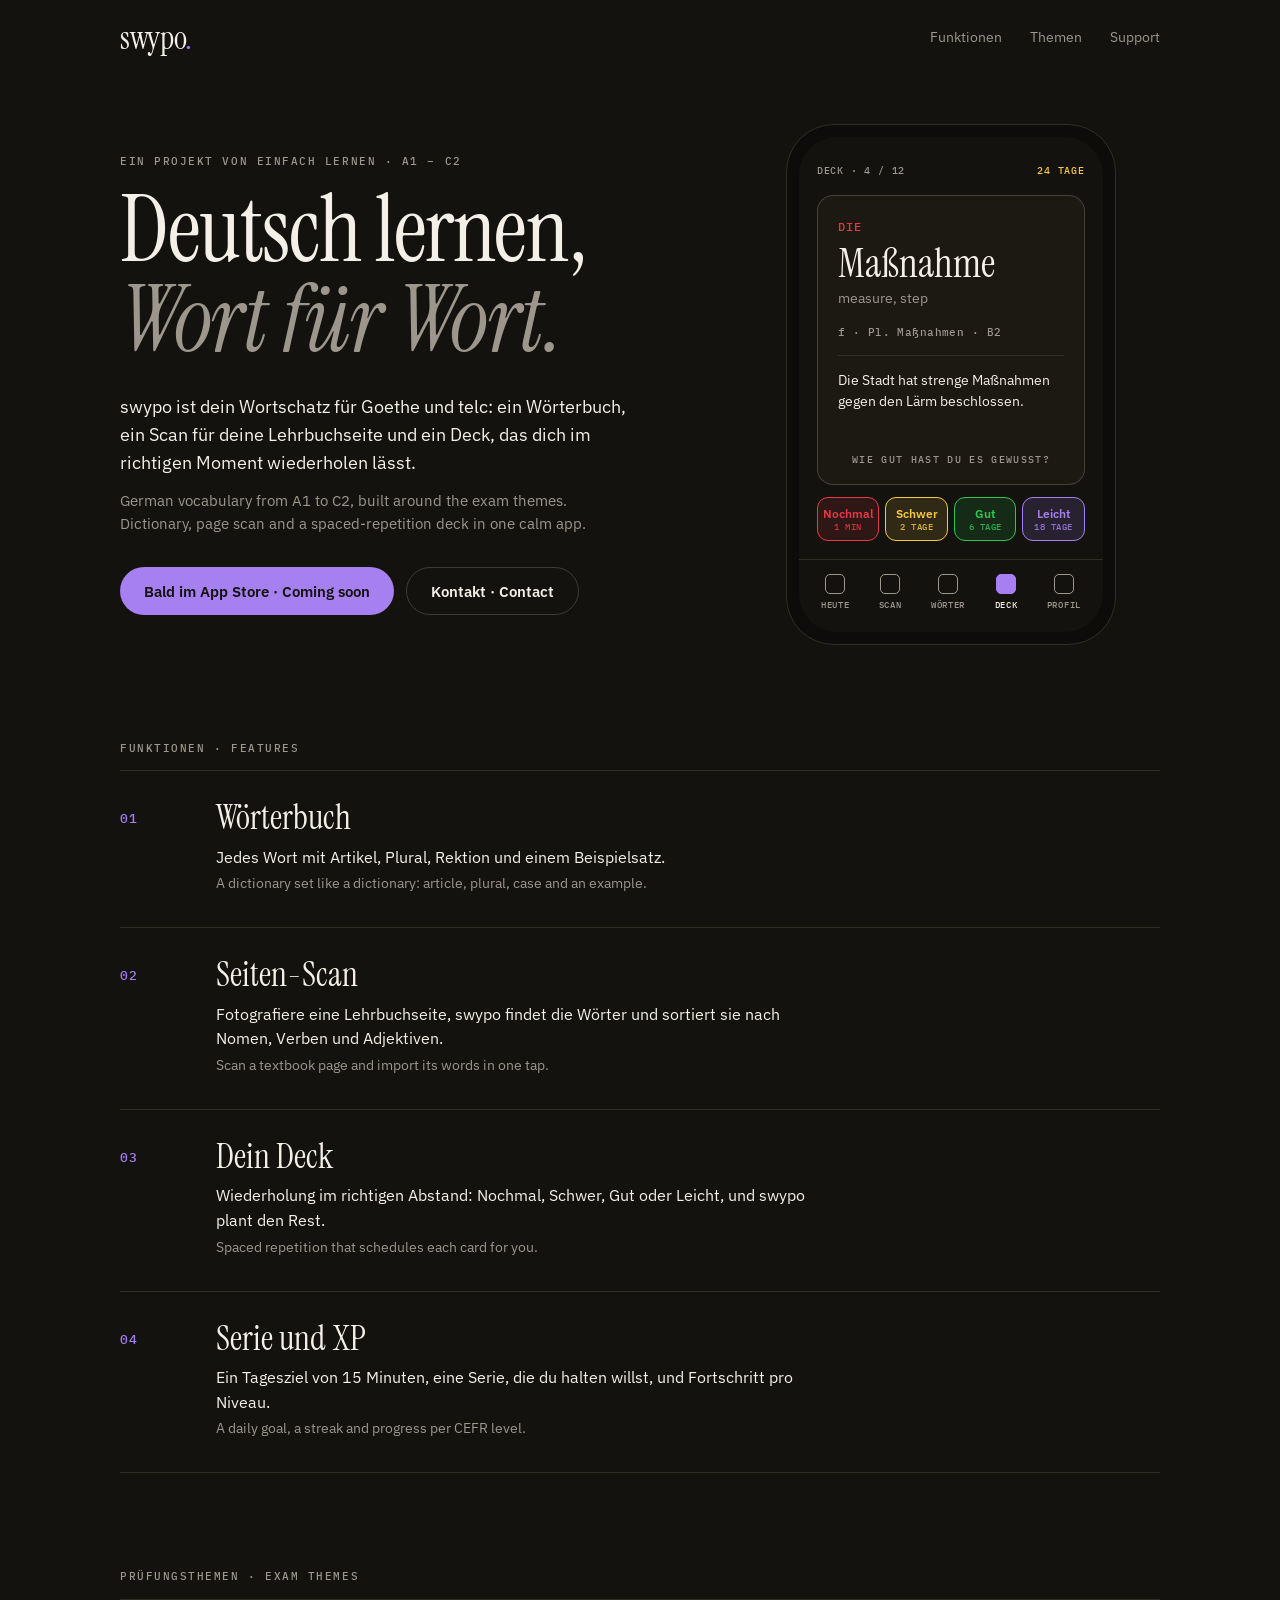
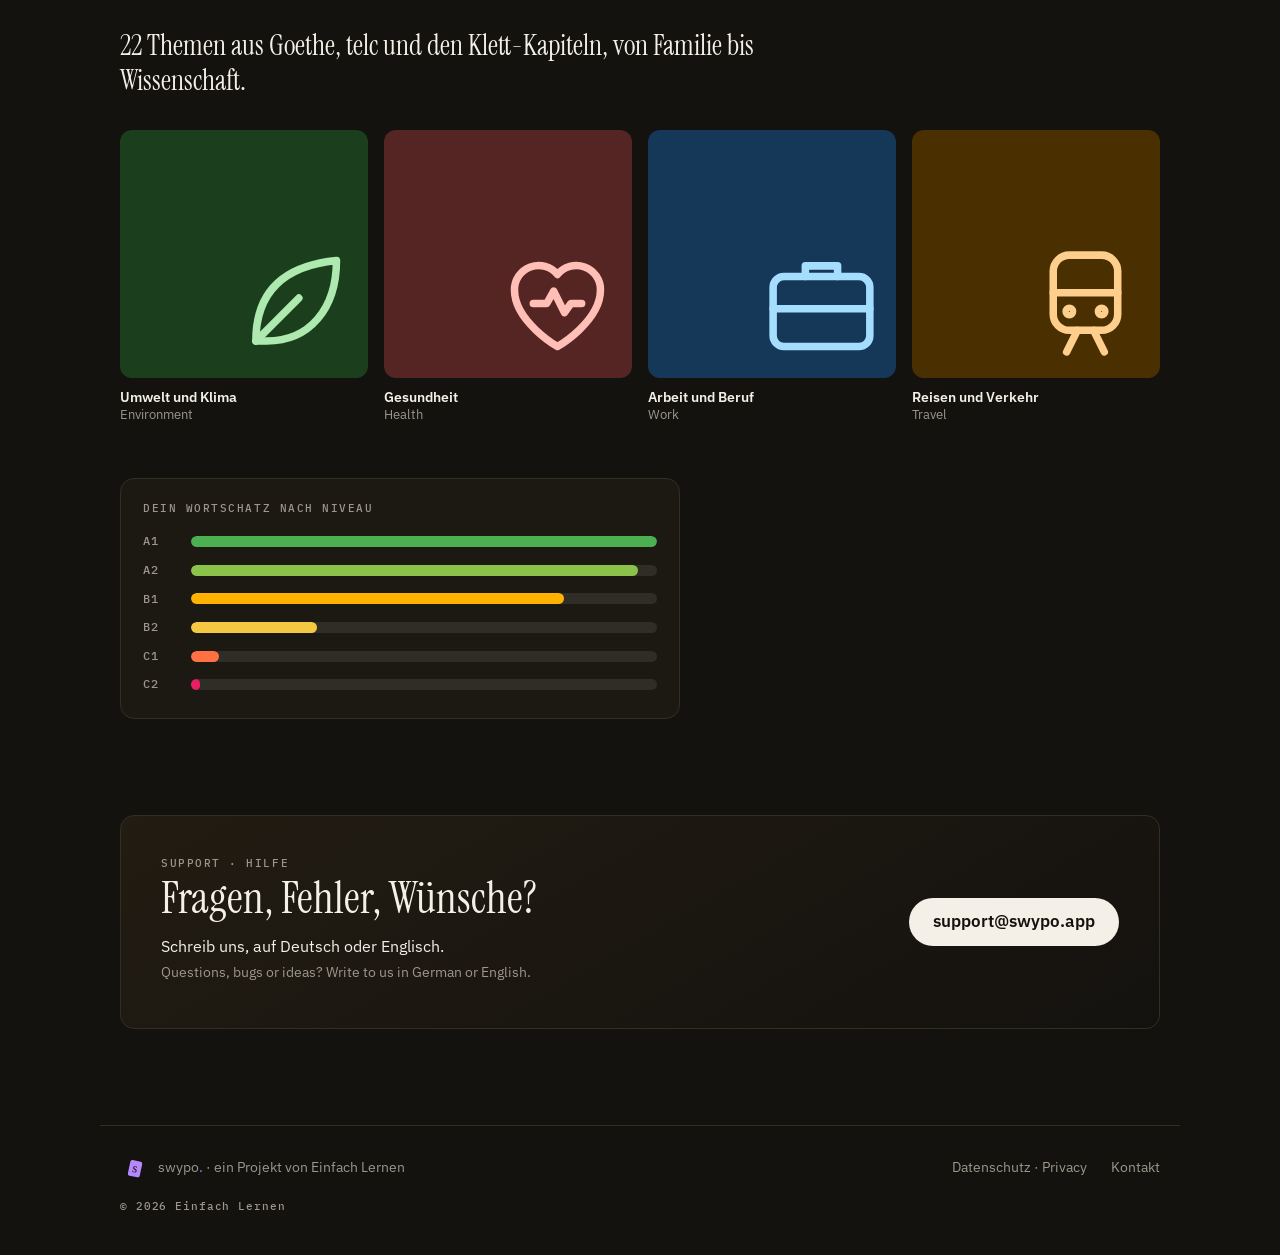
==== index.html @ 1909d38a "Add swypo launch site Co-Authored-By: Claude Opus 5.5 <noreply@anthropic.com> Claude-Session: https:" ====
<!doctype html>
<html lang="de">
<head>
<meta charset="utf-8">
<meta name="viewport" content="width=device-width, initial-scale=1">
<title>swypo. · Deutsch lernen, Wort für Wort</title>
<meta name="description" content="swypo ist die Vokabel-App für Deutsch von A1 bis C2: Wörterbuch, Seiten-Scan, persönliches Deck mit Wiederholung im richtigen Moment. Ein Projekt von Einfach Lernen.">
<meta name="theme-color" content="#14120F">
<link rel="icon" href="favicon.svg" type="image/svg+xml">
<link rel="apple-touch-icon" href="icon.svg">
<meta property="og:title" content="swypo. · Deutsch lernen, Wort für Wort">
<meta property="og:description" content="Die Vokabel-App für Deutsch von A1 bis C2. Ein Projekt von Einfach Lernen.">
<meta property="og:url" content="https://swypo.app/">
<meta property="og:type" content="website">
<link rel="preconnect" href="https://fonts.googleapis.com">
<link rel="preconnect" href="https://fonts.gstatic.com" crossorigin>
<link href="https://fonts.googleapis.com/css2?family=Instrument+Serif:ital@0;1&family=IBM+Plex+Sans:wght@400;500;600&family=IBM+Plex+Mono:wght@500&display=swap" rel="stylesheet">
<link rel="stylesheet" href="style.css">
</head>
<body>

<header class="nav wrap">
  <a class="wordmark" href="#top" aria-label="swypo Startseite">swypo<span>.</span></a>
  <nav>
    <a href="#funktionen">Funktionen</a>
    <a href="#themen">Themen</a>
    <a href="#support">Support</a>
  </nav>
</header>

<main id="top">

  <section class="hero wrap">
    <div class="hero-copy">
      <p class="eyebrow">Ein Projekt von Einfach Lernen · A1 – C2</p>
      <h1>Deutsch lernen,<br><em>Wort für Wort.</em></h1>
      <p class="lede">swypo ist dein Wortschatz für Goethe und telc: ein Wörterbuch, ein Scan für deine Lehrbuchseite und ein Deck, das dich im richtigen Moment wiederholen lässt.</p>
      <p class="lede en">German vocabulary from A1 to C2, built around the exam themes. Dictionary, page scan and a spaced-repetition deck in one calm app.</p>
      <div class="cta">
        <span class="btn btn-primary" aria-disabled="true">Bald im App Store · Coming soon</span>
        <a class="btn btn-ghost" href="#support">Kontakt · Contact</a>
      </div>
    </div>

    <div class="phone" aria-hidden="true">
      <div class="screen">
        <div class="statusrow"><span class="mono">DECK · 4 / 12</span><span class="mono gold">24 TAGE</span></div>
        <div class="card">
          <span class="mono die">DIE</span>
          <div class="headword">Maßnahme</div>
          <div class="gloss">measure, step</div>
          <div class="mono meta">f · Pl. Maßnahmen · B2</div>
          <p class="example">Die Stadt hat strenge Maßnahmen gegen den Lärm beschlossen.</p>
          <div class="mono prompt">WIE GUT HAST DU ES GEWUSST?</div>
        </div>
        <div class="grades">
          <span class="g again">Nochmal<small>1 MIN</small></span>
          <span class="g hard">Schwer<small>2 TAGE</small></span>
          <span class="g good">Gut<small>6 TAGE</small></span>
          <span class="g easy">Leicht<small>18 TAGE</small></span>
        </div>
        <div class="tabbar">
          <span>HEUTE</span><span>SCAN</span><span>WÖRTER</span><span class="on">DECK</span><span>PROFIL</span>
        </div>
      </div>
    </div>
  </section>

  <section id="funktionen" class="wrap section">
    <p class="eyebrow rule">Funktionen · Features</p>
    <ul class="features">
      <li>
        <span class="num mono">01</span>
        <div><h3>Wörterbuch</h3><p>Jedes Wort mit Artikel, Plural, Rektion und einem Beispielsatz.</p><p class="en">A dictionary set like a dictionary: article, plural, case and an example.</p></div>
      </li>
      <li>
        <span class="num mono">02</span>
        <div><h3>Seiten-Scan</h3><p>Fotografiere eine Lehrbuchseite, swypo findet die Wörter und sortiert sie nach Nomen, Verben und Adjektiven.</p><p class="en">Scan a textbook page and import its words in one tap.</p></div>
      </li>
      <li>
        <span class="num mono">03</span>
        <div><h3>Dein Deck</h3><p>Wiederholung im richtigen Abstand: Nochmal, Schwer, Gut oder Leicht, und swypo plant den Rest.</p><p class="en">Spaced repetition that schedules each card for you.</p></div>
      </li>
      <li>
        <span class="num mono">04</span>
        <div><h3>Serie und XP</h3><p>Ein Tagesziel von 15 Minuten, eine Serie, die du halten willst, und Fortschritt pro Niveau.</p><p class="en">A daily goal, a streak and progress per CEFR level.</p></div>
      </li>
    </ul>
  </section>

  <section id="themen" class="wrap section">
    <p class="eyebrow rule">Prüfungsthemen · Exam themes</p>
    <p class="section-lede">22 Themen aus Goethe, telc und den Klett-Kapiteln, von Familie bis Wissenschaft.</p>
    <div class="tiles">
      <figure class="tile" style="--h:145">
        <div class="cover"><svg viewBox="0 0 24 24"><path d="M5 19C5 10 10 5 20 4c0 9-5 15-13 15z"/><path d="M5 19l8-8"/></svg></div>
        <figcaption>Umwelt und Klima<small>Environment</small></figcaption>
      </figure>
      <figure class="tile" style="--h:25">
        <div class="cover"><svg viewBox="0 0 24 24"><path d="M12 20s-8-4.6-8-10.5A4.5 4.5 0 0 1 12 6.6a4.5 4.5 0 0 1 8 2.9C20 15.4 12 20 12 20z"/><path d="M7.5 12H10l1.3-2.3 2 4 1.2-1.7h2"/></svg></div>
        <figcaption>Gesundheit<small>Health</small></figcaption>
      </figure>
      <figure class="tile" style="--h:250">
        <div class="cover"><svg viewBox="0 0 24 24"><rect x="3" y="7" width="18" height="13" rx="2"/><path d="M9 7V5h6v2M3 13h18"/></svg></div>
        <figcaption>Arbeit und Beruf<small>Work</small></figcaption>
      </figure>
      <figure class="tile" style="--h:75">
        <div class="cover"><svg viewBox="0 0 24 24"><rect x="6" y="3" width="12" height="14" rx="3"/><path d="M6 10h12"/><path d="M8.5 21l2-4M15.5 21l-2-4"/><circle cx="9" cy="13.5" r=".6"/><circle cx="15" cy="13.5" r=".6"/></svg></div>
        <figcaption>Reisen und Verkehr<small>Travel</small></figcaption>
      </figure>
    </div>

    <div class="levels" aria-hidden="true"><p class="eyebrow">Dein Wortschatz nach Niveau</p>
      <div class="lv"><span class="mono">A1</span><i style="--w:100%;--c:#4CAF50"></i></div>
      <div class="lv"><span class="mono">A2</span><i style="--w:96%;--c:#8BC34A"></i></div>
      <div class="lv"><span class="mono">B1</span><i style="--w:80%;--c:#FFB300"></i></div>
      <div class="lv"><span class="mono">B2</span><i style="--w:27%;--c:#F5C842"></i></div>
      <div class="lv"><span class="mono">C1</span><i style="--w:6%;--c:#FF7043"></i></div>
      <div class="lv"><span class="mono">C2</span><i style="--w:2%;--c:#E91E63"></i></div>
    </div>
  </section>

  <section id="support" class="wrap section">
    <div class="support">
      <div>
        <p class="eyebrow">Support · Hilfe</p>
        <h2>Fragen, Fehler, Wünsche?</h2>
        <p>Schreib uns, auf Deutsch oder Englisch.</p>
        <p class="en">Questions, bugs or ideas? Write to us in German or English.</p>
      </div>
      <a class="btn btn-light mail" href="mailto:support@swypo.app">support@swypo.app</a>
    </div>
  </section>

</main>

<footer class="wrap foot">
  <div class="foot-brand"><img src="favicon.svg" alt="" width="28" height="28"><span>swypo<span class="v">.</span> · ein Projekt von Einfach Lernen</span></div>
  <nav>
    <a href="privacy.html">Datenschutz · Privacy</a>
    <a href="mailto:support@swypo.app">Kontakt</a>
  </nav>
  <p class="mono small">© 2026 Einfach Lernen</p>
</footer>

</body>
</html>
---- style.css ----
:root{
  --bg:#14120F; --bg-deep:#0D0C0A; --card:#1C1913; --raised:#241F17; --line:#332E24;
  --border-strong:rgba(244,240,232,.18); --paper:#F4F0E8; --muted:#9C968C;
  --violet:#A67FF0; --violet-deep:#7C4DDB; --gold:#F5C842;
  --der:#3A86FF; --die:#E63946; --das:#2DC653;
  --serif:"Instrument Serif",Georgia,serif;
  --sans:"IBM Plex Sans",system-ui,sans-serif;
  --mono:"IBM Plex Mono",ui-monospace,monospace;
}
*{box-sizing:border-box}
html{scroll-behavior:smooth}
body{margin:0;background:var(--bg);color:var(--paper);font:400 16px/1.55 var(--sans);-webkit-font-smoothing:antialiased}
a{color:inherit}
.wrap{max-width:1080px;margin:0 auto;padding:0 20px}
.mono{font-family:var(--mono);font-weight:500;letter-spacing:.08em}
.en{color:var(--muted);font-size:14px}
.eyebrow{font:500 11px/1.4 var(--mono);letter-spacing:.14em;text-transform:uppercase;color:var(--muted);margin:0 0 16px}
.eyebrow.rule{padding-bottom:14px;border-bottom:1px solid var(--line);margin-bottom:0}

/* nav */
.nav{display:flex;align-items:center;justify-content:space-between;height:76px}
.wordmark{font:400 32px/1 var(--serif);letter-spacing:-.01em;text-decoration:none}
.wordmark span,.v{color:var(--violet)}
.nav nav{display:flex;gap:28px}
.nav nav a{text-decoration:none;color:var(--muted);font-size:14px}
.nav nav a:hover{color:var(--paper)}

/* buttons */
.btn{display:inline-flex;align-items:center;justify-content:center;min-height:48px;padding:0 24px;border-radius:999px;font:600 15px/1 var(--sans);text-decoration:none;white-space:nowrap}
.btn-primary{background:var(--violet);color:var(--bg)}
.btn-ghost{border:1px solid var(--border-strong);color:var(--paper)}
.btn-ghost:hover{border-color:var(--paper)}
.btn-light{background:var(--paper);color:var(--bg)}
.btn:active{opacity:.7}

/* hero */
.hero{display:grid;grid-template-columns:1.15fr .85fr;gap:56px;align-items:center;padding-top:48px;padding-bottom:96px}
h1{font:400 clamp(52px,7.4vw,92px)/.98 var(--serif);letter-spacing:-.015em;margin:0 0 28px}
h1 em{color:var(--muted)}
.lede{font-size:18px;max-width:520px;margin:0 0 12px}
.lede.en{font-size:15px;margin-bottom:32px}
.cta{display:flex;gap:12px;flex-wrap:wrap}

/* phone */
.phone{justify-self:center;width:330px;padding:12px;border-radius:48px;background:var(--bg-deep);border:1px solid var(--line)}
.screen{border-radius:38px;background:var(--bg);padding:26px 18px 0;overflow:hidden}
.statusrow{display:flex;justify-content:space-between;font-size:10px;color:var(--muted);margin-bottom:16px}
.gold{color:var(--gold)}
.card{background:var(--card);border:1px solid var(--border-strong);border-radius:16px;padding:22px 20px 16px;min-height:290px;display:flex;flex-direction:column}
.card .die{color:var(--die);font-size:12px}
.headword{font:400 40px/1.05 var(--serif);margin:6px 0 4px}
.gloss{color:var(--muted);font-size:14px}
.meta{font-size:11px;color:var(--muted);margin-top:14px;letter-spacing:.04em}
.example{font-size:14px;line-height:1.5;margin:14px 0 0;padding-top:14px;border-top:1px solid var(--line)}
.prompt{margin-top:auto;padding-top:18px;font-size:9.5px;color:var(--muted);letter-spacing:.14em;text-align:center}
.grades{display:grid;grid-template-columns:repeat(4,1fr);gap:6px;margin:12px 0 18px}
.g{display:flex;flex-direction:column;align-items:center;gap:2px;padding:9px 0;border-radius:11px;font:600 12px/1.2 var(--sans);border:1px solid}
.g small{font:500 8.5px/1 var(--mono);letter-spacing:.06em;opacity:.85}
.again{color:var(--die);background:rgba(230,57,70,.13)}
.hard{color:var(--gold);background:rgba(245,200,66,.12)}
.good{color:var(--das);background:rgba(45,198,83,.13)}
.easy{color:var(--violet);background:rgba(166,127,240,.14)}
.tabbar{display:flex;justify-content:space-between;border-top:1px solid var(--line);margin:0 -18px;padding:14px 22px 22px;font:500 8.5px/1 var(--mono);letter-spacing:.08em;color:var(--muted)}
.tabbar .on{color:var(--paper)}
.tabbar span::before{content:"";display:block;width:18px;height:18px;margin:0 auto 7px;border-radius:5px;border:1.5px solid currentColor}
.tabbar .on::before{background:var(--violet);border-color:var(--violet)}

/* sections */
.section{padding-bottom:96px}
.section-lede{font:400 28px/1.25 var(--serif);max-width:640px;margin:28px 0 32px}
.features{list-style:none;margin:0;padding:0}
.features li{display:grid;grid-template-columns:80px 1fr;gap:16px;padding:28px 0;border-bottom:1px solid var(--line)}
.features .num{color:var(--violet);font-size:13px;padding-top:10px}
.features h3{font:400 34px/1.1 var(--serif);margin:0 0 8px}
.features p{margin:0 0 4px;max-width:620px}

/* tiles */
.tiles{display:grid;grid-template-columns:repeat(4,1fr);gap:16px;margin-bottom:56px}
.tile{margin:0}
.cover{position:relative;aspect-ratio:1;border-radius:12px;background:oklch(.33 .07 var(--h));color:oklch(.88 .1 var(--h))}
.cover svg{position:absolute;right:10px;bottom:10px;width:52%;fill:none;stroke:currentColor;stroke-width:1.4;stroke-linecap:round;stroke-linejoin:round}
.tile figcaption{margin-top:10px;font:600 14px/1.3 var(--sans)}
.tile small{display:block;font-weight:400;font-size:12.5px;color:var(--muted)}

.levels{background:var(--card);border:1px solid var(--line);border-radius:14px;padding:22px 22px 14px;max-width:560px}
.lv{display:grid;grid-template-columns:36px 1fr;align-items:center;gap:12px;margin-bottom:10px}
.lv span{font-size:12px;color:var(--muted)}
.lv i{display:block;height:11px;border-radius:6px;background:rgba(244,240,232,.09);position:relative;overflow:hidden}
.lv i::after{content:"";position:absolute;inset:0 auto 0 0;width:var(--w);background:var(--c);border-radius:6px}

/* support */
.support{display:flex;justify-content:space-between;align-items:center;gap:32px;flex-wrap:wrap;padding:40px;border-radius:14px;border:1px solid var(--line);background:linear-gradient(150deg,#221C12,var(--bg))}
.support h2{font:400 44px/1.05 var(--serif);margin:0 0 12px}
.support p{margin:0 0 4px}
.mail{font-size:17px}

/* footer */
.foot{display:flex;align-items:center;justify-content:space-between;flex-wrap:wrap;gap:16px;padding-top:28px;padding-bottom:40px;border-top:1px solid var(--line);color:var(--muted);font-size:14px}
.foot-brand{display:flex;align-items:center;gap:10px}
.foot-brand img{border-radius:7px}
.foot nav{display:flex;gap:24px}
.foot a{text-decoration:none}
.foot a:hover{color:var(--paper)}
.small{font-size:11px;margin:0;width:100%}

/* legal page */
.legal{max-width:720px;padding-top:24px;padding-bottom:96px}
.legal h1{font-size:64px}
.legal h2{font:400 30px/1.15 var(--serif);margin:40px 0 10px}
.legal p,.legal li{color:var(--paper)}
.legal a{color:var(--violet)}
.note{border:1px solid var(--border-strong);border-radius:14px;padding:16px 18px;color:var(--muted);font-size:14px}

@media (max-width:860px){
  .hero{grid-template-columns:1fr;gap:48px;padding-top:24px}
  .tiles{grid-template-columns:repeat(2,1fr)}
  .nav nav{gap:18px}
}
@media (max-width:480px){
  .nav nav a:not(:last-child){display:none}
  .phone{width:100%;max-width:330px}
  .features li{grid-template-columns:1fr;gap:4px}
  .features .num{padding-top:0}
  .support{padding:28px 22px}
  .support h2{font-size:36px}
  .btn{white-space:normal;text-align:center}
}
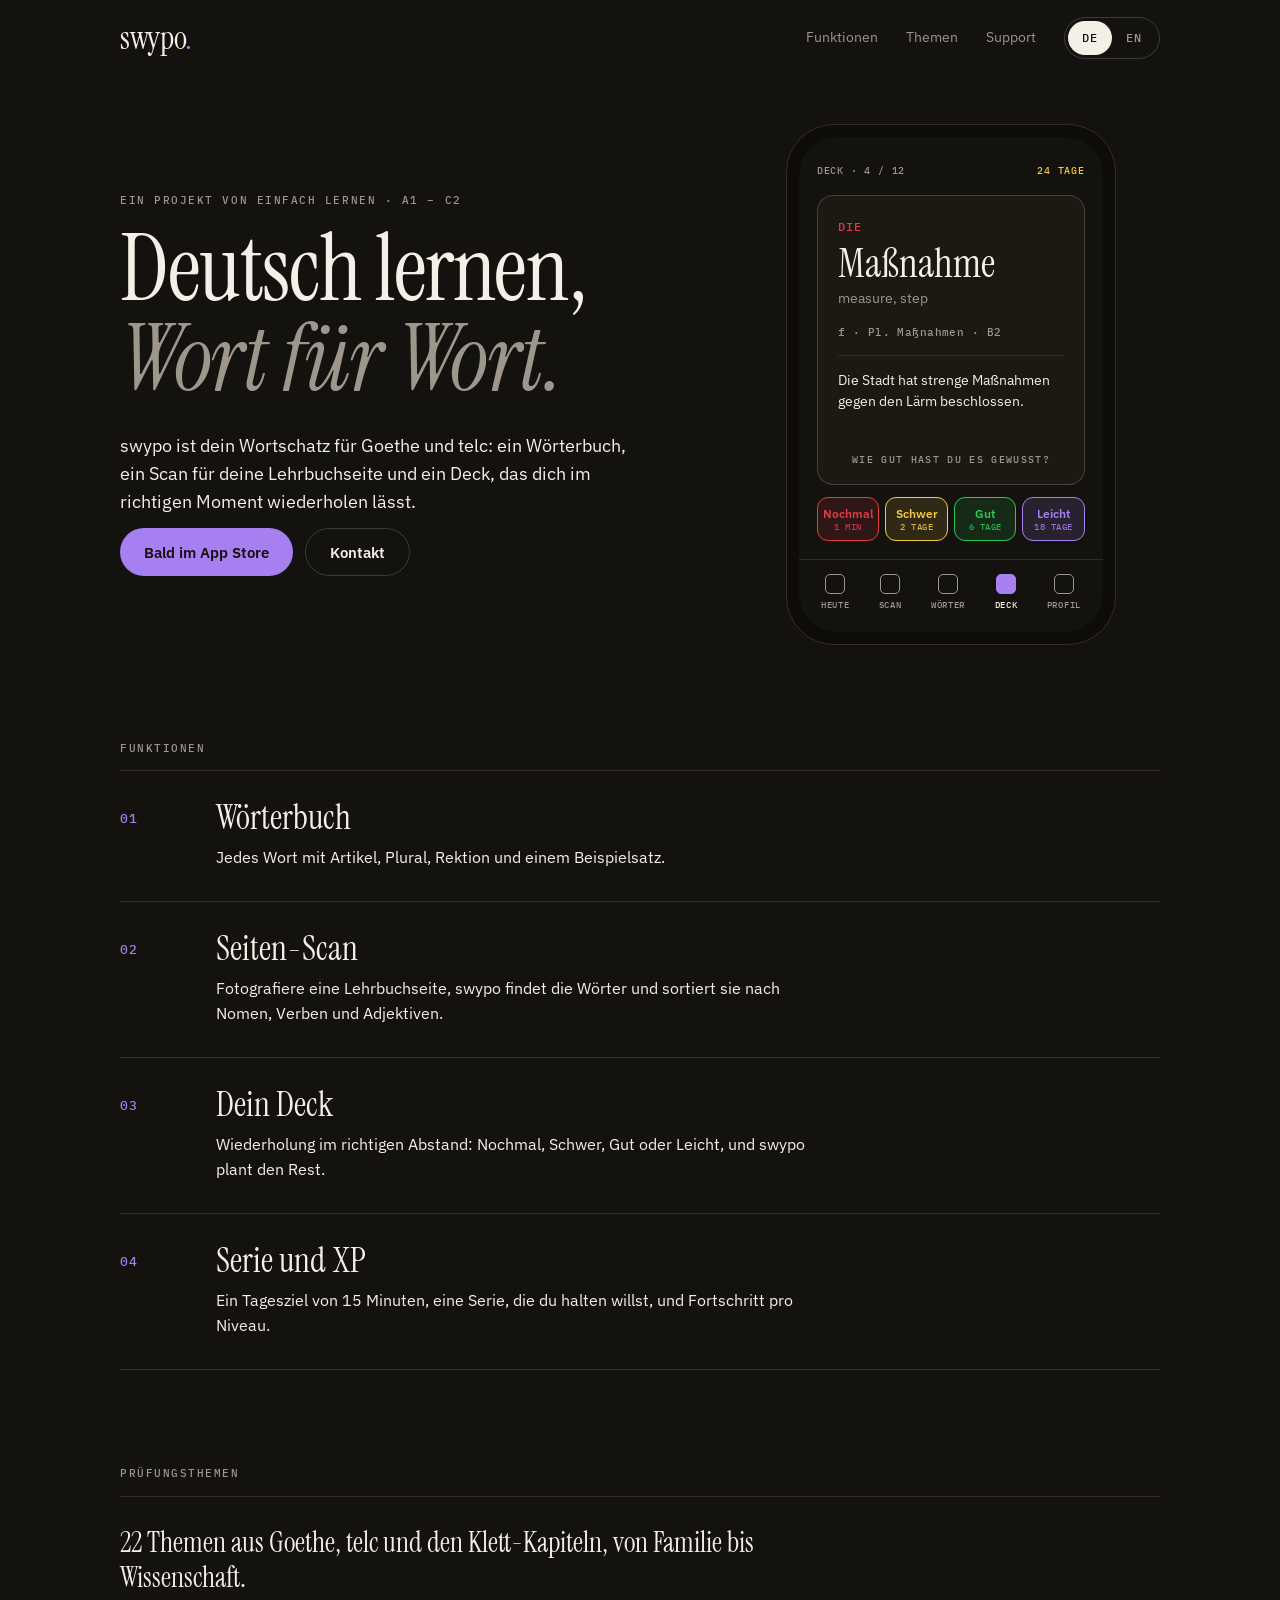
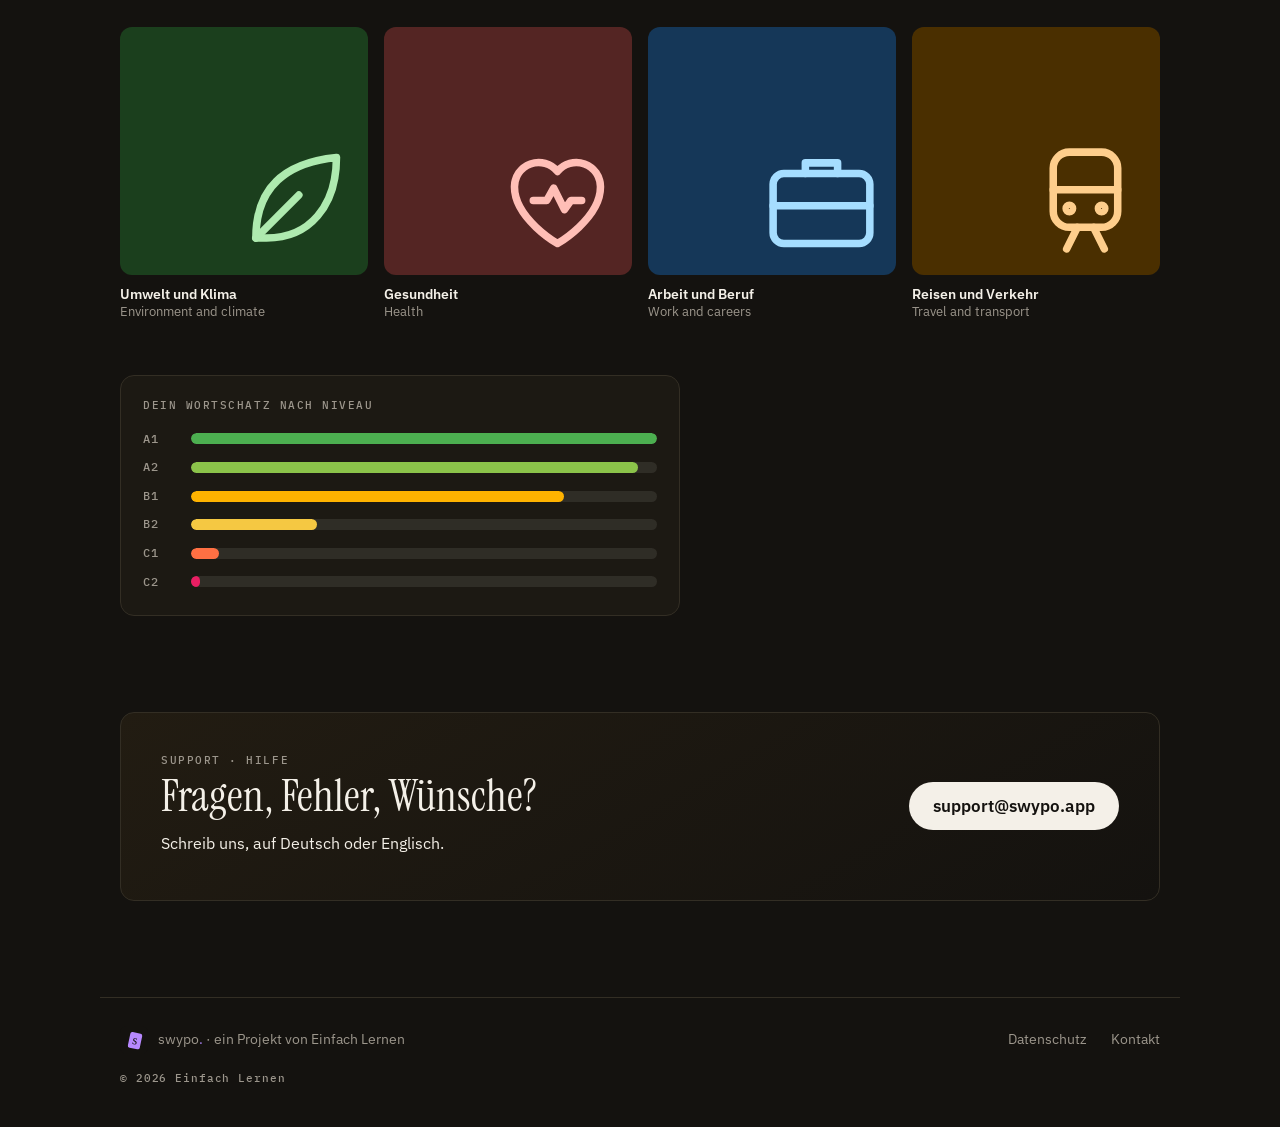
==== commit f48f35e2: "Add DE/EN language switch with English welcome popup Co-Authored-By: Claude Opus 5.5 <noreply@anthro" ====
--- a/index.html
+++ b/index.html
@@ -16,15 +16,20 @@
 <link rel="preconnect" href="https://fonts.gstatic.com" crossorigin>
 <link href="https://fonts.googleapis.com/css2?family=Instrument+Serif:ital@0;1&family=IBM+Plex+Sans:wght@400;500;600&family=IBM+Plex+Mono:wght@500&display=swap" rel="stylesheet">
 <link rel="stylesheet" href="style.css">
+<script src="i18n.js" defer></script>
 </head>
-<body>
+<body data-page="home">
 
 <header class="nav wrap">
-  <a class="wordmark" href="#top" aria-label="swypo Startseite">swypo<span>.</span></a>
+  <a class="wordmark" href="#top" aria-label="swypo">swypo<span>.</span></a>
   <nav>
-    <a href="#funktionen">Funktionen</a>
-    <a href="#themen">Themen</a>
-    <a href="#support">Support</a>
+    <a href="#funktionen" data-i18n="nav.features">Funktionen</a>
+    <a href="#themen" data-i18n="nav.themes">Themen</a>
+    <a href="#support" class="nav-support">Support</a>
+    <div class="lang" role="group" aria-label="Sprache · Language">
+      <button type="button" data-lang="de" aria-pressed="true">DE</button>
+      <button type="button" data-lang="en" aria-pressed="false">EN</button>
+    </div>
   </nav>
 </header>
 
@@ -32,13 +37,12 @@
 
   <section class="hero wrap">
     <div class="hero-copy">
-      <p class="eyebrow">Ein Projekt von Einfach Lernen · A1 – C2</p>
-      <h1>Deutsch lernen,<br><em>Wort für Wort.</em></h1>
-      <p class="lede">swypo ist dein Wortschatz für Goethe und telc: ein Wörterbuch, ein Scan für deine Lehrbuchseite und ein Deck, das dich im richtigen Moment wiederholen lässt.</p>
-      <p class="lede en">German vocabulary from A1 to C2, built around the exam themes. Dictionary, page scan and a spaced-repetition deck in one calm app.</p>
+      <p class="eyebrow" data-i18n="hero.eyebrow">Ein Projekt von Einfach Lernen · A1 – C2</p>
+      <h1 data-i18n="hero.title">Deutsch lernen,<br><em>Wort für Wort.</em></h1>
+      <p class="lede" data-i18n="hero.lede">swypo ist dein Wortschatz für Goethe und telc: ein Wörterbuch, ein Scan für deine Lehrbuchseite und ein Deck, das dich im richtigen Moment wiederholen lässt.</p>
       <div class="cta">
-        <span class="btn btn-primary" aria-disabled="true">Bald im App Store · Coming soon</span>
-        <a class="btn btn-ghost" href="#support">Kontakt · Contact</a>
+        <span class="btn btn-primary" aria-disabled="true" data-i18n="hero.soon">Bald im App Store</span>
+        <a class="btn btn-ghost" href="#support" data-i18n="hero.contact">Kontakt</a>
       </div>
     </div>
 
@@ -67,50 +71,50 @@
   </section>
 
   <section id="funktionen" class="wrap section">
-    <p class="eyebrow rule">Funktionen · Features</p>
+    <p class="eyebrow rule" data-i18n="features.eyebrow">Funktionen</p>
     <ul class="features">
       <li>
         <span class="num mono">01</span>
-        <div><h3>Wörterbuch</h3><p>Jedes Wort mit Artikel, Plural, Rektion und einem Beispielsatz.</p><p class="en">A dictionary set like a dictionary: article, plural, case and an example.</p></div>
+        <div><h3 data-i18n="f1.title">Wörterbuch</h3><p data-i18n="f1.text">Jedes Wort mit Artikel, Plural, Rektion und einem Beispielsatz.</p></div>
       </li>
       <li>
         <span class="num mono">02</span>
-        <div><h3>Seiten-Scan</h3><p>Fotografiere eine Lehrbuchseite, swypo findet die Wörter und sortiert sie nach Nomen, Verben und Adjektiven.</p><p class="en">Scan a textbook page and import its words in one tap.</p></div>
+        <div><h3 data-i18n="f2.title">Seiten-Scan</h3><p data-i18n="f2.text">Fotografiere eine Lehrbuchseite, swypo findet die Wörter und sortiert sie nach Nomen, Verben und Adjektiven.</p></div>
       </li>
       <li>
         <span class="num mono">03</span>
-        <div><h3>Dein Deck</h3><p>Wiederholung im richtigen Abstand: Nochmal, Schwer, Gut oder Leicht, und swypo plant den Rest.</p><p class="en">Spaced repetition that schedules each card for you.</p></div>
+        <div><h3 data-i18n="f3.title">Dein Deck</h3><p data-i18n="f3.text">Wiederholung im richtigen Abstand: Nochmal, Schwer, Gut oder Leicht, und swypo plant den Rest.</p></div>
       </li>
       <li>
         <span class="num mono">04</span>
-        <div><h3>Serie und XP</h3><p>Ein Tagesziel von 15 Minuten, eine Serie, die du halten willst, und Fortschritt pro Niveau.</p><p class="en">A daily goal, a streak and progress per CEFR level.</p></div>
+        <div><h3 data-i18n="f4.title">Serie und XP</h3><p data-i18n="f4.text">Ein Tagesziel von 15 Minuten, eine Serie, die du halten willst, und Fortschritt pro Niveau.</p></div>
       </li>
     </ul>
   </section>
 
   <section id="themen" class="wrap section">
-    <p class="eyebrow rule">Prüfungsthemen · Exam themes</p>
-    <p class="section-lede">22 Themen aus Goethe, telc und den Klett-Kapiteln, von Familie bis Wissenschaft.</p>
+    <p class="eyebrow rule" data-i18n="themes.eyebrow">Prüfungsthemen</p>
+    <p class="section-lede" data-i18n="themes.lede">22 Themen aus Goethe, telc und den Klett-Kapiteln, von Familie bis Wissenschaft.</p>
     <div class="tiles">
       <figure class="tile" style="--h:145">
         <div class="cover"><svg viewBox="0 0 24 24"><path d="M5 19C5 10 10 5 20 4c0 9-5 15-13 15z"/><path d="M5 19l8-8"/></svg></div>
-        <figcaption>Umwelt und Klima<small>Environment</small></figcaption>
+        <figcaption data-i18n="t1">Umwelt und Klima<small>Environment and climate</small></figcaption>
       </figure>
       <figure class="tile" style="--h:25">
         <div class="cover"><svg viewBox="0 0 24 24"><path d="M12 20s-8-4.6-8-10.5A4.5 4.5 0 0 1 12 6.6a4.5 4.5 0 0 1 8 2.9C20 15.4 12 20 12 20z"/><path d="M7.5 12H10l1.3-2.3 2 4 1.2-1.7h2"/></svg></div>
-        <figcaption>Gesundheit<small>Health</small></figcaption>
+        <figcaption data-i18n="t2">Gesundheit<small>Health</small></figcaption>
       </figure>
       <figure class="tile" style="--h:250">
         <div class="cover"><svg viewBox="0 0 24 24"><rect x="3" y="7" width="18" height="13" rx="2"/><path d="M9 7V5h6v2M3 13h18"/></svg></div>
-        <figcaption>Arbeit und Beruf<small>Work</small></figcaption>
+        <figcaption data-i18n="t3">Arbeit und Beruf<small>Work and careers</small></figcaption>
       </figure>
       <figure class="tile" style="--h:75">
         <div class="cover"><svg viewBox="0 0 24 24"><rect x="6" y="3" width="12" height="14" rx="3"/><path d="M6 10h12"/><path d="M8.5 21l2-4M15.5 21l-2-4"/><circle cx="9" cy="13.5" r=".6"/><circle cx="15" cy="13.5" r=".6"/></svg></div>
-        <figcaption>Reisen und Verkehr<small>Travel</small></figcaption>
+        <figcaption data-i18n="t4">Reisen und Verkehr<small>Travel and transport</small></figcaption>
       </figure>
     </div>
 
-    <div class="levels" aria-hidden="true"><p class="eyebrow">Dein Wortschatz nach Niveau</p>
+    <div class="levels" aria-hidden="true"><p class="eyebrow" data-i18n="levels.eyebrow">Dein Wortschatz nach Niveau</p>
       <div class="lv"><span class="mono">A1</span><i style="--w:100%;--c:#4CAF50"></i></div>
       <div class="lv"><span class="mono">A2</span><i style="--w:96%;--c:#8BC34A"></i></div>
       <div class="lv"><span class="mono">B1</span><i style="--w:80%;--c:#FFB300"></i></div>
@@ -123,10 +127,9 @@
   <section id="support" class="wrap section">
     <div class="support">
       <div>
-        <p class="eyebrow">Support · Hilfe</p>
-        <h2>Fragen, Fehler, Wünsche?</h2>
-        <p>Schreib uns, auf Deutsch oder Englisch.</p>
-        <p class="en">Questions, bugs or ideas? Write to us in German or English.</p>
+        <p class="eyebrow" data-i18n="support.eyebrow">Support · Hilfe</p>
+        <h2 data-i18n="support.title">Fragen, Fehler, Wünsche?</h2>
+        <p data-i18n="support.text">Schreib uns, auf Deutsch oder Englisch.</p>
       </div>
       <a class="btn btn-light mail" href="mailto:support@swypo.app">support@swypo.app</a>
     </div>
@@ -135,13 +138,15 @@
 </main>
 
 <footer class="wrap foot">
-  <div class="foot-brand"><img src="favicon.svg" alt="" width="28" height="28"><span>swypo<span class="v">.</span> · ein Projekt von Einfach Lernen</span></div>
+  <div class="foot-brand"><img src="favicon.svg" alt="" width="28" height="28"><span>swypo<span class="v">.</span> · <span data-i18n="foot.by">ein Projekt von Einfach Lernen</span></span></div>
   <nav>
-    <a href="privacy.html">Datenschutz · Privacy</a>
-    <a href="mailto:support@swypo.app">Kontakt</a>
+    <a href="privacy.html" data-i18n="foot.privacy">Datenschutz</a>
+    <a href="mailto:support@swypo.app" data-i18n="foot.contact">Kontakt</a>
   </nav>
   <p class="mono small">© 2026 Einfach Lernen</p>
 </footer>
 
+<div class="toast" id="toast" role="status" aria-live="polite" hidden></div>
+
 </body>
 </html>
--- a/style.css
+++ b/style.css
@@ -21,7 +21,20 @@
 .nav{display:flex;align-items:center;justify-content:space-between;height:76px}
 .wordmark{font:400 32px/1 var(--serif);letter-spacing:-.01em;text-decoration:none}
 .wordmark span,.v{color:var(--violet)}
-.nav nav{display:flex;gap:28px}
+.nav nav{display:flex;align-items:center;gap:28px}
+
+/* language switch */
+.lang{display:inline-flex;padding:3px;border:1px solid var(--border-strong);border-radius:999px}
+.lang button{min-width:44px;min-height:34px;padding:0 12px;border:0;border-radius:999px;background:transparent;color:var(--muted);font:500 12px/1 var(--mono);letter-spacing:.1em;cursor:pointer}
+.lang button:hover{color:var(--paper)}
+.lang button[aria-pressed="true"]{background:var(--paper);color:var(--bg)}
+.lang button:focus-visible,.btn:focus-visible{outline:2px solid var(--violet);outline-offset:2px}
+
+/* toast */
+.toast{position:fixed;left:50%;bottom:28px;z-index:20;width:min(440px,calc(100% - 32px));padding:16px 20px;border-radius:14px;background:var(--raised);border:1px solid var(--border-strong);border-left:3px solid var(--violet);color:var(--paper);font:400 15px/1.45 var(--sans);cursor:pointer;opacity:0;transform:translate(-50%,16px);transition:opacity .25s ease,transform .25s ease}
+.toast strong{display:block;font:400 22px/1.2 var(--serif);margin-bottom:4px}
+.toast.show{opacity:1;transform:translate(-50%,0)}
+@media (prefers-reduced-motion:reduce){.toast{transition:opacity .2s linear;transform:translate(-50%,0)}}
 .nav nav a{text-decoration:none;color:var(--muted);font-size:14px}
 .nav nav a:hover{color:var(--paper)}
 
@@ -117,7 +130,8 @@
   .nav nav{gap:18px}
 }
 @media (max-width:480px){
-  .nav nav a:not(:last-child){display:none}
+  .nav nav a:not(.nav-support){display:none}
+  .nav nav{gap:14px}
   .phone{width:100%;max-width:330px}
   .features li{grid-template-columns:1fr;gap:4px}
   .features .num{padding-top:0}
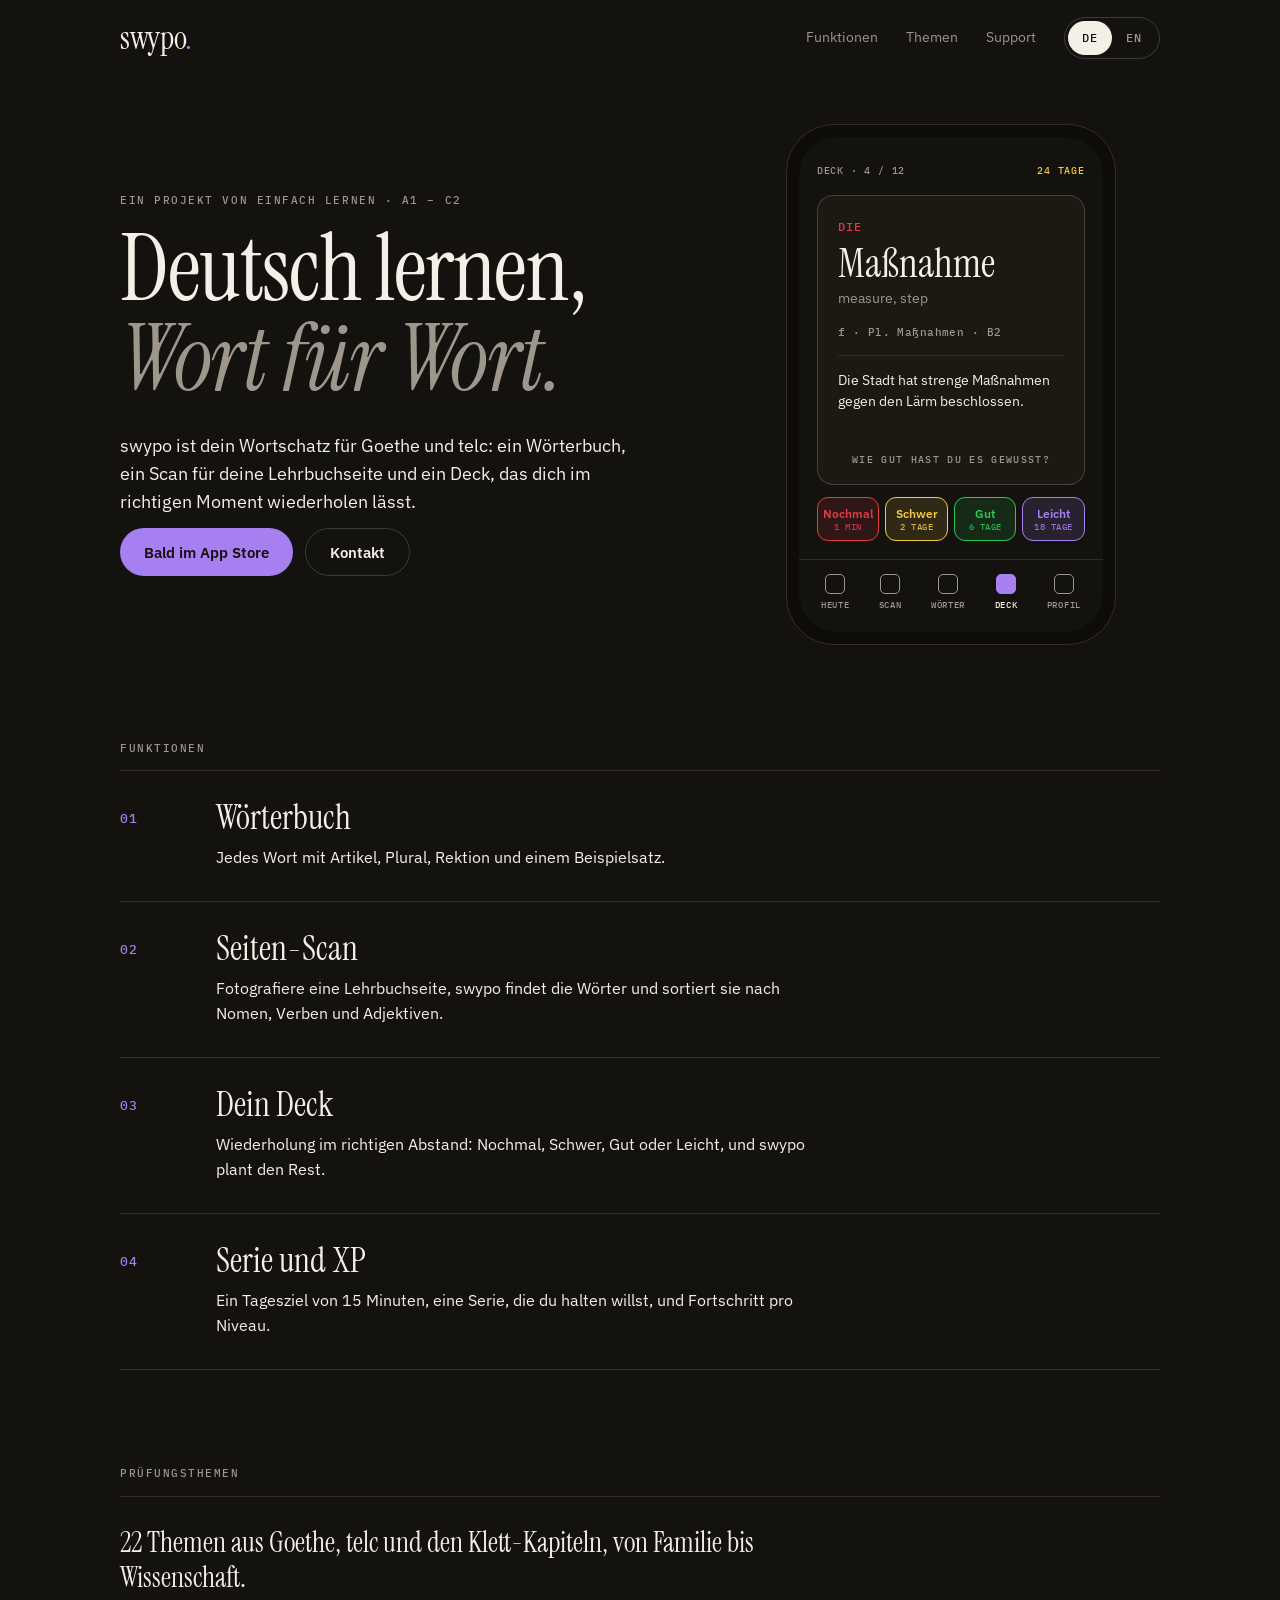
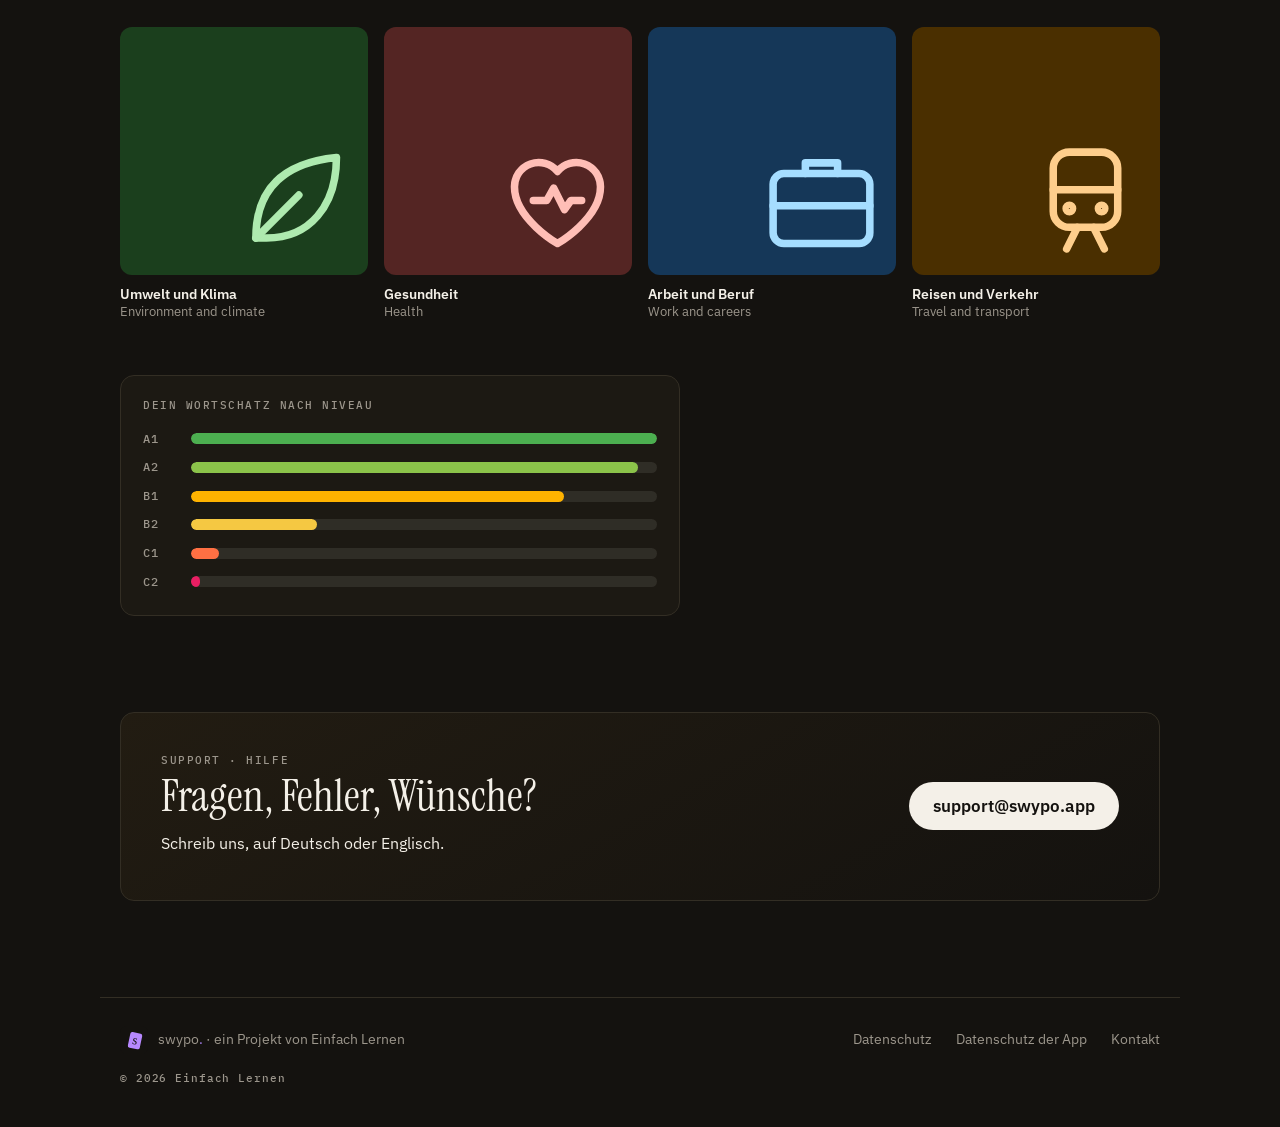
==== commit e3d4d378: "Publish app privacy policy at /app-datenschutz Built from privacypolicy.md. Items marked [TO CONFIRM" ====
--- a/index.html
+++ b/index.html
@@ -141,6 +141,7 @@
   <div class="foot-brand"><img src="favicon.svg" alt="" width="28" height="28"><span>swypo<span class="v">.</span> · <span data-i18n="foot.by">ein Projekt von Einfach Lernen</span></span></div>
   <nav>
     <a href="privacy.html" data-i18n="foot.privacy">Datenschutz</a>
+    <a href="app-datenschutz" data-i18n="foot.appprivacy">Datenschutz der App</a>
     <a href="mailto:support@swypo.app" data-i18n="foot.contact">Kontakt</a>
   </nav>
   <p class="mono small">© 2026 Einfach Lernen</p>
--- a/style.css
+++ b/style.css
@@ -139,3 +139,20 @@
   .support h2{font-size:36px}
   .btn{white-space:normal;text-align:center}
 }
+
+/* app privacy policy page */
+.policy h3{font:400 24px/1.2 var(--serif);margin:32px 0 8px}
+.policy section h2{margin-top:56px;padding-bottom:12px;border-bottom:1px solid var(--line)}
+.policy ul{padding-left:20px;margin:0 0 12px}
+.policy li{margin-bottom:10px}
+.policy strong{font-weight:600}
+.draft{margin:8px 0 8px;padding:20px 22px;border:1px solid rgba(245,200,66,.45);border-left:3px solid var(--gold);border-radius:14px;background:rgba(245,200,66,.07);font-size:15px}
+.draft p{margin:0 0 10px}
+.draft ul{margin:6px 0 4px}
+.draft li .mono{display:block;font-size:11px;letter-spacing:.08em;color:var(--gold);margin-bottom:2px}
+.draft-tag{color:var(--gold);font-size:12px;letter-spacing:.14em;text-transform:uppercase}
+.draft > div + div{margin-top:16px;padding-top:16px;border-top:1px solid var(--line)}
+/* With JS the DE/EN switch shows one language; without JS both stay visible. */
+html.i18n[lang="de"] .only-en,html.i18n[lang="en"] .only-de{display:none}
+html.i18n .draft > div + div{margin-top:0;padding-top:0;border-top:0}
+.policy h1{font-size:clamp(34px,9vw,64px);overflow-wrap:break-word;hyphens:auto}
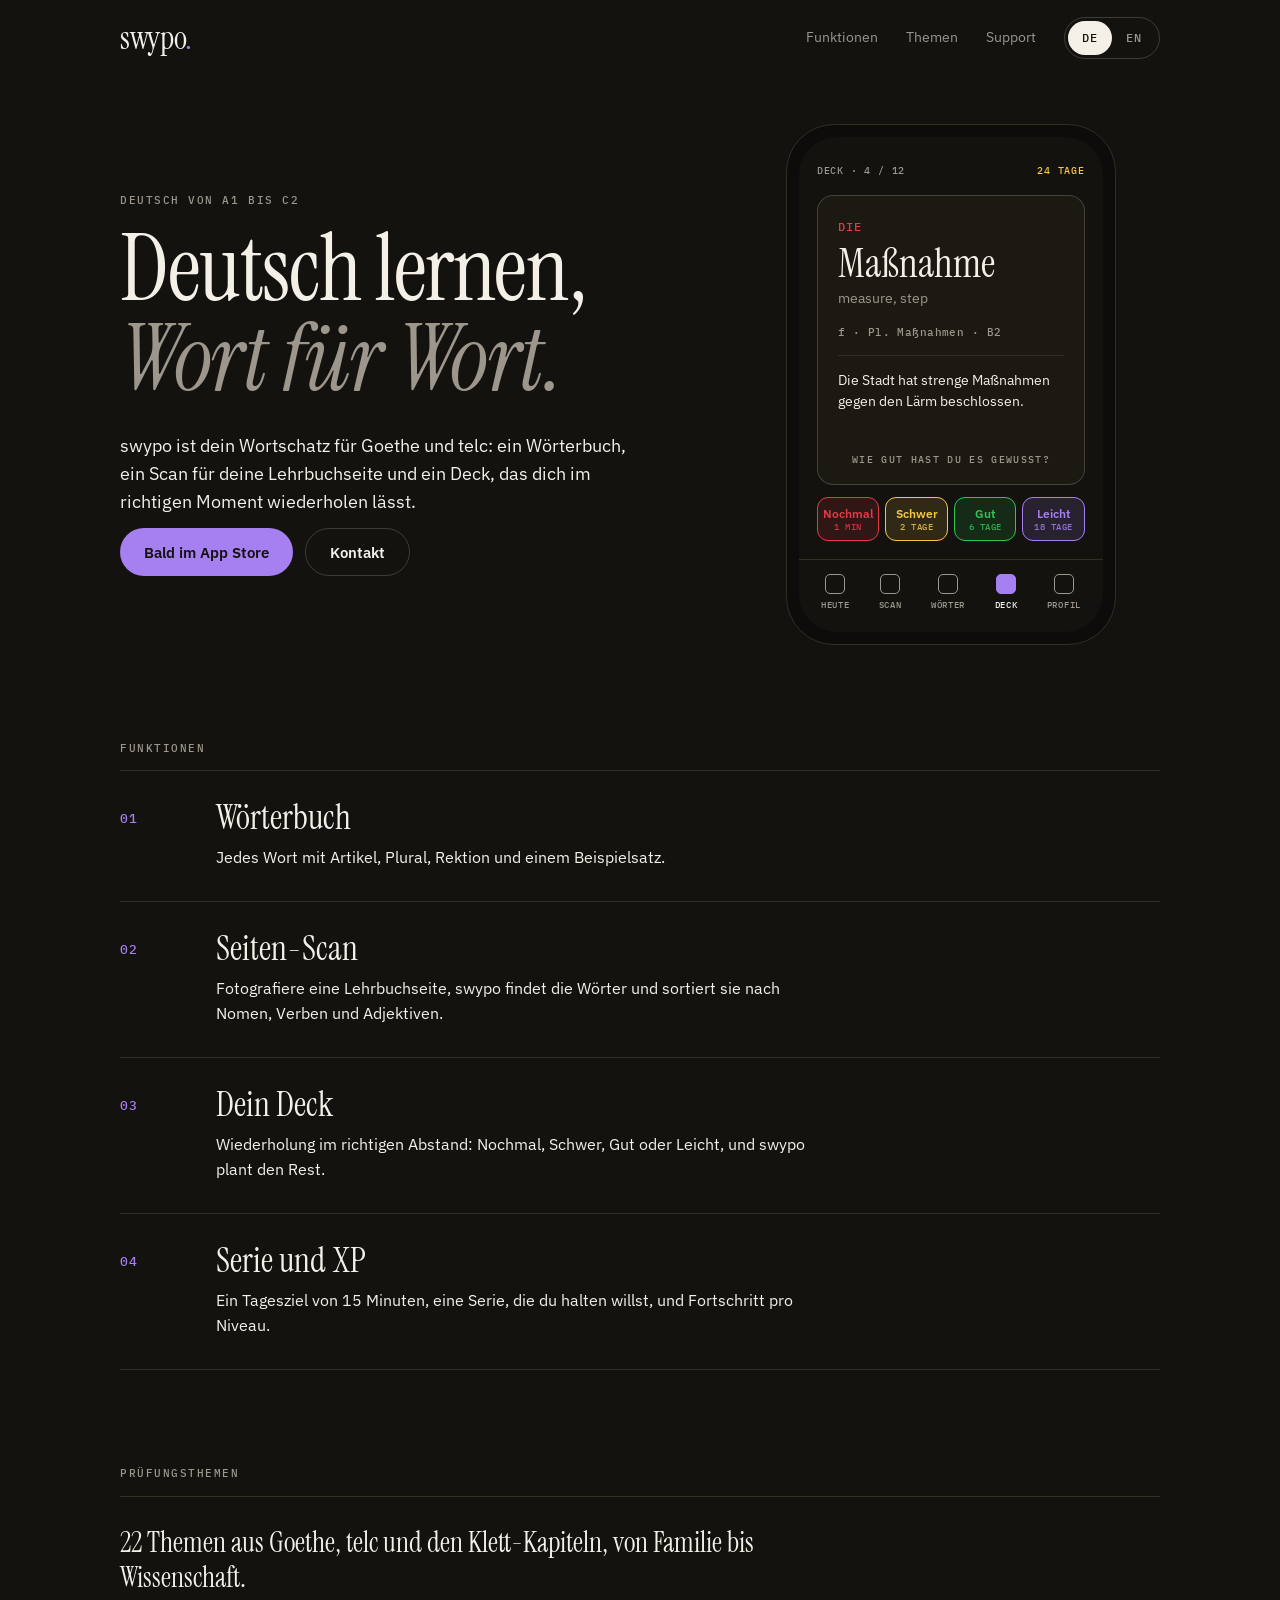
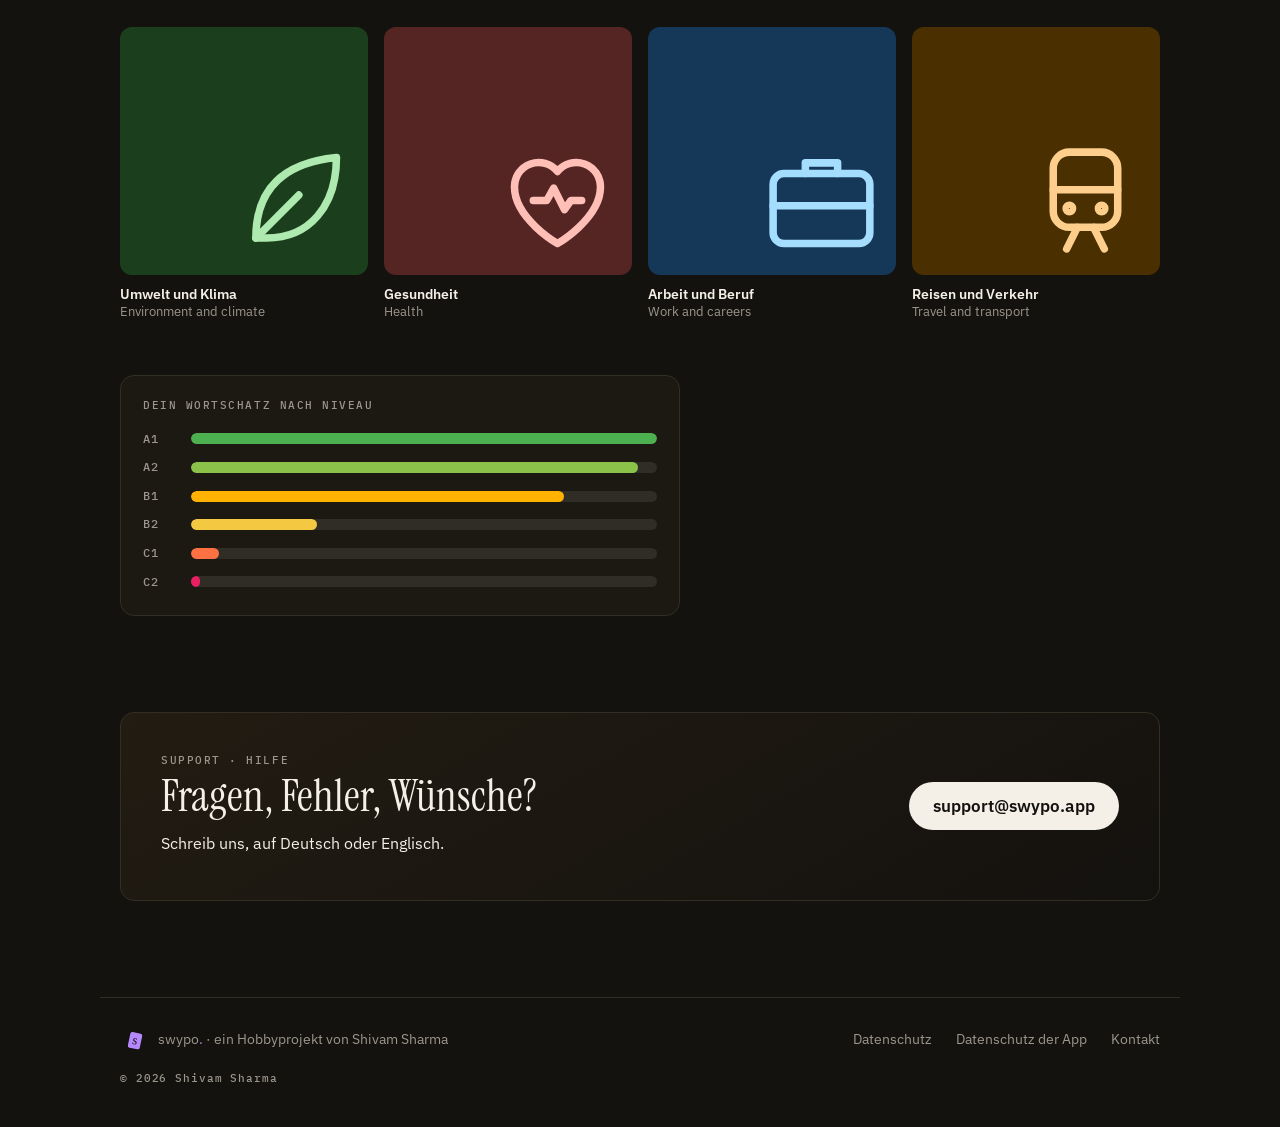
==== commit e3f283a3: "Finalize app privacy policy; replace Einfach Lernen with Shivam Sharma - Resolve all [TO CONFIRM] it" ====
--- a/index.html
+++ b/index.html
@@ -4,12 +4,12 @@
 <meta charset="utf-8">
 <meta name="viewport" content="width=device-width, initial-scale=1">
 <title>swypo. · Deutsch lernen, Wort für Wort</title>
-<meta name="description" content="swypo ist die Vokabel-App für Deutsch von A1 bis C2: Wörterbuch, Seiten-Scan, persönliches Deck mit Wiederholung im richtigen Moment. Ein Projekt von Einfach Lernen.">
+<meta name="description" content="swypo ist die Vokabel-App für Deutsch von A1 bis C2: Wörterbuch, Seiten-Scan, persönliches Deck mit Wiederholung im richtigen Moment.">
 <meta name="theme-color" content="#14120F">
 <link rel="icon" href="favicon.svg" type="image/svg+xml">
 <link rel="apple-touch-icon" href="icon.svg">
 <meta property="og:title" content="swypo. · Deutsch lernen, Wort für Wort">
-<meta property="og:description" content="Die Vokabel-App für Deutsch von A1 bis C2. Ein Projekt von Einfach Lernen.">
+<meta property="og:description" content="Die Vokabel-App für Deutsch von A1 bis C2.">
 <meta property="og:url" content="https://swypo.app/">
 <meta property="og:type" content="website">
 <link rel="preconnect" href="https://fonts.googleapis.com">
@@ -37,7 +37,7 @@
 
   <section class="hero wrap">
     <div class="hero-copy">
-      <p class="eyebrow" data-i18n="hero.eyebrow">Ein Projekt von Einfach Lernen · A1 – C2</p>
+      <p class="eyebrow" data-i18n="hero.eyebrow">Deutsch von A1 bis C2</p>
       <h1 data-i18n="hero.title">Deutsch lernen,<br><em>Wort für Wort.</em></h1>
       <p class="lede" data-i18n="hero.lede">swypo ist dein Wortschatz für Goethe und telc: ein Wörterbuch, ein Scan für deine Lehrbuchseite und ein Deck, das dich im richtigen Moment wiederholen lässt.</p>
       <div class="cta">
@@ -138,13 +138,13 @@
 </main>
 
 <footer class="wrap foot">
-  <div class="foot-brand"><img src="favicon.svg" alt="" width="28" height="28"><span>swypo<span class="v">.</span> · <span data-i18n="foot.by">ein Projekt von Einfach Lernen</span></span></div>
+  <div class="foot-brand"><img src="favicon.svg" alt="" width="28" height="28"><span>swypo<span class="v">.</span> · <span data-i18n="foot.by">ein Hobbyprojekt von Shivam Sharma</span></span></div>
   <nav>
     <a href="privacy.html" data-i18n="foot.privacy">Datenschutz</a>
     <a href="app-datenschutz" data-i18n="foot.appprivacy">Datenschutz der App</a>
     <a href="mailto:support@swypo.app" data-i18n="foot.contact">Kontakt</a>
   </nav>
-  <p class="mono small">© 2026 Einfach Lernen</p>
+  <p class="mono small">© 2026 Shivam Sharma</p>
 </footer>
 
 <div class="toast" id="toast" role="status" aria-live="polite" hidden></div>
